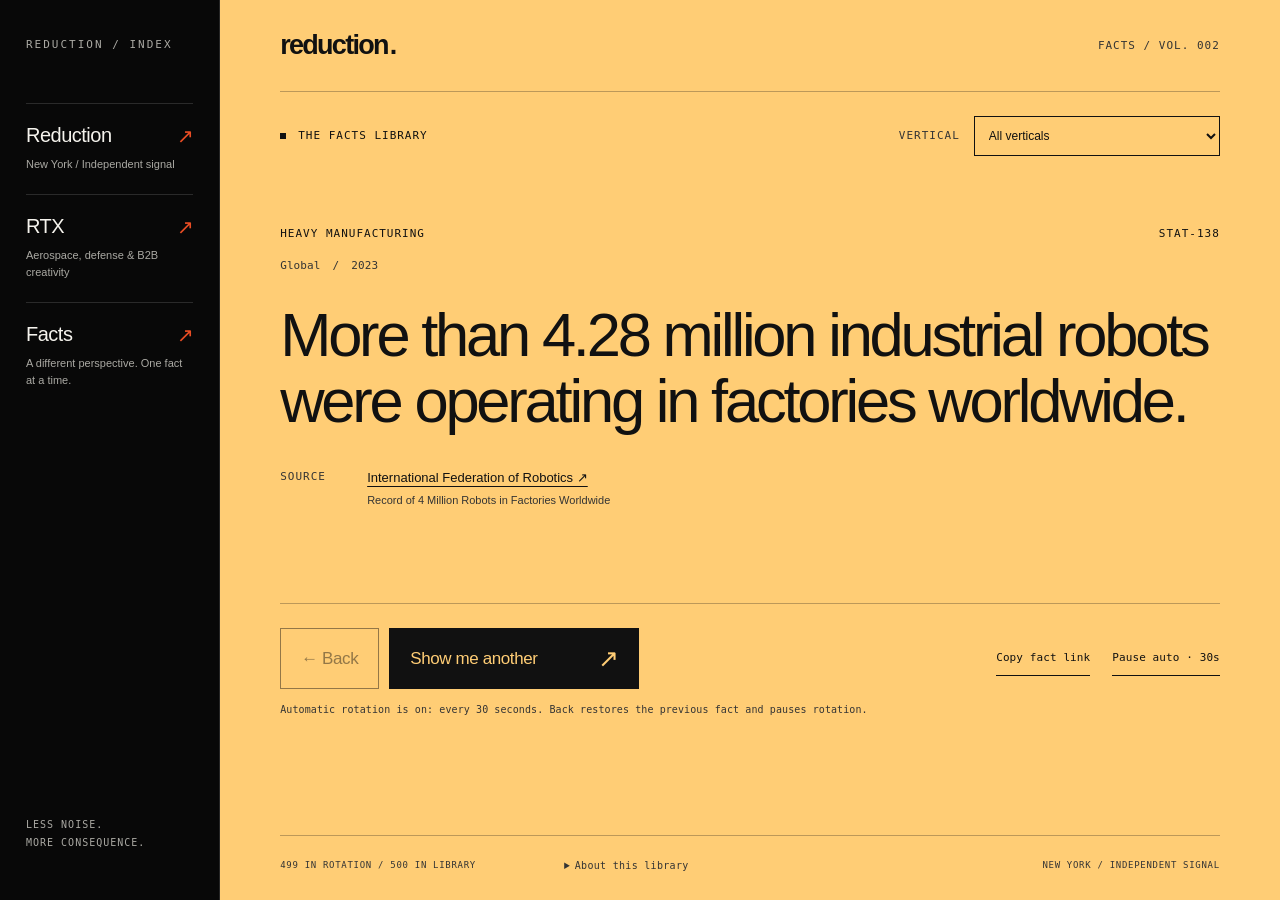
==== facts/index.html @ d6cb1d30 "Add Reduction Facts V2 with category colors and shared navigation" ====
<!doctype html>
<html lang="en" data-nav-manifest="./site-navigation.json">
<head>
<meta charset="utf-8"><meta name="viewport" content="width=device-width,initial-scale=1"><meta name="theme-color" content="#D6EE83"><meta name="description" content="A different perspective, one fact at a time. The Reduction facts library: sourced statistics, explored by industry."><title>facts — reduction</title><link rel="canonical" href="https://facts.reduction.nyc/"><link rel="icon" href="./favicon.svg" type="image/svg+xml"><link rel="stylesheet" href="./styles.css"><script src="./engine.js" defer></script><script src="./site-nav.js" defer></script><script src="./app.js" defer></script>
</head><body>
<a class="skip" href="#main">Skip to fact</a><div class="scrim" id="scrim" hidden></div>
<aside class="pane" id="navigation-pane" aria-label="Site navigation"><p class="pane-label">REDUCTION / INDEX</p><button class="close" type="button" aria-label="Close navigation">CLOSE ×</button><nav aria-label="Reduction"><ul class="navigation" data-site-nav>
<li><a href="https://reduction.nyc/"><span class="nav-title"><span>Reduction</span><span aria-hidden="true">↗</span></span><span class="nav-note">New York / Independent signal</span></a></li>
<li><a href="https://reduction.nyc/rtx"><span class="nav-title"><span>RTX</span><span aria-hidden="true">↗</span></span><span class="nav-note">Aerospace, defense &amp; B2B creativity</span></a></li>
<li><a href="https://facts.reduction.nyc/" aria-current="page"><span class="nav-title"><span>Facts</span><span aria-hidden="true">↗</span></span><span class="nav-note">A different perspective.<br>One fact at a time.</span></a></li>
</ul></nav><p class="pane-footer">LESS NOISE.<br>MORE CONSEQUENCE.</p></aside>
<button class="menu-toggle" type="button" aria-controls="navigation-pane" aria-expanded="false">MENU +</button>
<div class="page-shell" id="page-shell"><header class="masthead"><a class="wordmark" href="https://reduction.nyc/">reduction<span aria-hidden="true">.</span></a><span class="edition">FACTS / VOL. 002</span></header>
<main id="main" tabindex="-1"><section class="toolbar" aria-label="Fact controls"><div class="library-label"><span class="square" aria-hidden="true"></span>THE FACTS LIBRARY</div><div class="filter-group"><label for="vertical">VERTICAL</label><select id="vertical" disabled><option value="all">All verticals</option></select></div></section>
<article class="fact-stage" id="fact-stage" aria-label="Current fact" aria-busy="true"><div class="fact-meta"><span id="industry-label">LOADING LIBRARY</span><span id="fact-id">—</span></div><div class="context"><span id="geography">Sourced statistics.</span><span aria-hidden="true">/</span><span id="period">New perspectives.</span></div><h1 id="fact-text">A different perspective.</h1><div class="provenance"><span class="mini-label">SOURCE</span><ul id="source-list"><li>Loading original sources…</li></ul></div><details id="context-details" hidden><summary>Context &amp; methodology <span aria-hidden="true">+</span></summary><p id="source-context"></p><p id="calculation-note" hidden>Includes a calculated comparison. Essential assumptions and qualifications are retained in the fact text.</p></details></article>
<div class="action-bar"><div class="primary-actions"><button id="back-fact" class="back-button" type="button" disabled>← Back</button><button id="next-fact" class="next-button" type="button" disabled>Show me another <span aria-hidden="true">↗</span></button></div><div class="secondary-actions"><button id="copy-link" type="button" class="text-button" disabled>Copy fact link</button><button id="auto-toggle" type="button" class="text-button" aria-pressed="true" disabled>Pause auto · 30s</button></div></div>
<p id="status" class="live-status" role="status" aria-live="polite">Loading the facts library…</p><noscript><p class="error-box">JavaScript is required to browse the facts. <a href="./facts.json">Open the complete JSON library</a>.</p></noscript></main>
<footer class="site-footer"><span id="library-count">500 FACTS / 25 VERTICALS</span><details class="about"><summary>About this library</summary><p>A research snapshot, not a live feed. Dates, survey and estimate labels, sources, and essential qualifications stay attached to each fact. Records marked for review are withheld from rotation. This library has not undergone a new comprehensive pre-publication fact-check.</p><p><a href="./facts.json">View the complete JSON library ↗</a></p></details><span>NEW YORK / INDEPENDENT SIGNAL</span></footer></div>
</body></html>
---- facts/styles.css ----
:root{--canvas:#D6EE83;--ink:#111111;--secondary:#343434;--line:rgba(17,17,17,.28);--nav:#080808;--nav-fg:#f5f3ed;--orange:#e94d24;--pane:220px;color-scheme:light}
*{box-sizing:border-box}html{min-height:100%;background:var(--canvas)}body{margin:0;min-height:100svh;font-family:Arial,Helvetica,sans-serif;background:var(--canvas);color:var(--ink);transition:background-color .24s ease}button,select{font:inherit}a{color:inherit}button,summary{cursor:pointer}button:disabled,select:disabled{opacity:.45;cursor:default}:focus-visible{outline:2px solid var(--ink);outline-offset:5px}[hidden]{display:none!important}.skip{position:fixed;left:244px;top:-100px;z-index:100;background:#111;color:#fff;padding:14px}.skip:focus{top:14px}
.pane{position:fixed;inset:0 auto 0 0;width:var(--pane);padding:38px 26px;background:var(--nav);color:var(--nav-fg);border-right:1px solid #262626;display:flex;flex-direction:column;z-index:40;color-scheme:dark}.pane :focus-visible{outline-color:var(--nav-fg)}.pane-label{font:11px monospace;letter-spacing:2px;color:#aaa9a3;margin:0 0 52px}.navigation{list-style:none;margin:0;padding:0;max-height:calc(100svh - 240px);overflow:auto}.navigation li{border-top:1px solid #2a2a2a}.navigation a{display:block;padding:20px 0;text-decoration:none}.nav-title{display:flex;justify-content:space-between;gap:12px;font-size:20px;letter-spacing:-.5px}.nav-title span:last-child{color:var(--orange)}.nav-note{display:block;margin-top:8px;font-size:11px;line-height:1.6;color:#aaa9a3;max-width:165px}.navigation a:hover .nav-title,.navigation a[aria-current=page] .nav-title{color:var(--orange)}.pane-footer{margin-top:auto;padding-top:30px;font:10px/1.8 monospace;letter-spacing:1px;color:#aaa9a3}.menu-toggle,.close{display:none}.scrim{position:fixed;inset:0;background:#000b;z-index:35}
.page-shell{margin-left:var(--pane);padding:0 clamp(24px,4.7vw,84px);min-height:100svh;display:flex;flex-direction:column}.masthead{display:flex;align-items:center;justify-content:space-between;gap:15px;border-bottom:1px solid var(--line);padding:30px 0}.wordmark{font-size:27px;font-weight:600;letter-spacing:-1.7px;text-decoration:none}.wordmark span{margin-left:2px}.edition,.library-label,.filter-group label,.fact-meta,.context,.mini-label,.site-footer,.text-button,.live-status,details summary{font-family:monospace;font-size:11px;letter-spacing:1px;line-height:1.6}.edition,.filter-group label,.context,.mini-label,.site-footer,.live-status{color:var(--secondary)}main{flex:1;outline:none}.toolbar{display:flex;justify-content:space-between;align-items:center;gap:20px;padding:24px 0}.library-label{display:flex;align-items:center;gap:12px}.square{width:6px;height:6px;background:var(--ink)}.filter-group{display:flex;align-items:center;gap:14px}select{color:var(--ink);background:var(--canvas);border:1px solid var(--ink);border-radius:0;padding:11px 10px;font-size:12px;max-width:300px;min-width:185px}option{background:var(--canvas);color:var(--ink)}.fact-stage{padding:clamp(25px,5vh,60px) 0 28px;min-height:47vh}.fact-meta{display:flex;justify-content:space-between;gap:15px;text-transform:uppercase}.fact-meta span:last-child{white-space:nowrap}.context{display:flex;gap:12px;flex-wrap:wrap;letter-spacing:.1px;margin-top:14px}.fact-stage h1{max-width:1250px;font-size:clamp(35px,4.8vw,80px);font-weight:500;letter-spacing:-.052em;line-height:1.07;margin:28px 0 34px;overflow-wrap:break-word;text-wrap:pretty}.fact-stage h1.long{font-size:clamp(31px,3.6vw,60px)}.fact-stage h1.extra-long{font-size:clamp(28px,3vw,50px)}.provenance{display:grid;grid-template-columns:75px 1fr;gap:12px}.provenance ul{list-style:none;margin:0;padding:0;display:flex;flex-direction:column;gap:13px}.provenance a{font-size:13px;line-height:1.6;text-underline-offset:4px}.provenance a:hover{text-decoration-thickness:2px}.source-title{display:block;font-size:11px;line-height:1.7;color:var(--secondary);margin-top:3px}#context-details{max-width:800px;margin-top:24px;color:var(--secondary)}details summary{cursor:pointer;letter-spacing:.3px}details p{font:12px/1.8 Arial,Helvetica,sans-serif;letter-spacing:0}#context-details summary{list-style:none;display:inline-flex;gap:16px}#context-details summary::-webkit-details-marker{display:none}#context-details[open] summary span{transform:rotate(45deg)}
.action-bar{border-top:1px solid var(--line);padding-top:24px;display:flex;justify-content:space-between;gap:20px;align-items:center}.primary-actions{display:flex;gap:10px;align-items:stretch}.next-button,.back-button{border:1px solid var(--ink);border-radius:0;padding:17px 20px;font-size:17px;letter-spacing:-.4px}.next-button{background:var(--ink);color:var(--canvas);display:flex;align-items:center;justify-content:space-between;gap:40px;min-width:250px}.next-button span{font-size:25px;line-height:1}.next-button:hover{background:var(--canvas);color:var(--ink)}.back-button{background:transparent;color:var(--ink);min-width:90px}.back-button:hover:enabled{background:var(--ink);color:var(--canvas)}.secondary-actions{display:flex;gap:22px;flex-wrap:wrap}.text-button{background:transparent;color:var(--ink);border:0;border-bottom:1px solid var(--ink);border-radius:0;padding:8px 0;letter-spacing:.1px}.live-status{min-height:18px;font-size:10px;letter-spacing:.1px;margin:13px 0 22px}.site-footer{display:flex;align-items:flex-start;justify-content:space-between;gap:20px;flex-wrap:wrap;border-top:1px solid var(--line);padding:22px 0 26px;font-size:9px;letter-spacing:.7px}.about{max-width:390px;flex:1}.about summary{font-size:10px}.about p{font-size:11px}.error-box{border:1px solid var(--ink);padding:20px}
@media(max-width:1180px){.action-bar{flex-wrap:wrap}.secondary-actions{margin-left:auto}.fact-stage h1{font-size:clamp(35px,5.6vw,70px)}}
@media(max-width:1000px){.pane{transform:translateX(-100%);transition:transform .2s;width:260px;box-shadow:15px 0 60px #0008}.pane.open{transform:translateX(0)}.page-shell{margin-left:0;padding:0 28px}.menu-toggle{display:block;position:absolute;left:28px;top:24px;background:transparent;color:var(--ink);border:1px solid var(--ink);padding:11px 14px;font:11px monospace;z-index:20}.close{display:block;position:absolute;top:37px;right:20px;border:0;background:none;color:var(--nav-fg);font:12px monospace}.masthead{padding-left:110px}.skip{left:28px}.fact-stage h1{font-size:clamp(35px,6.5vw,70px)}.fact-stage h1.long{font-size:clamp(30px,5.4vw,58px)}.fact-stage h1.extra-long{font-size:clamp(28px,4.6vw,50px)}}
@media(max-width:600px){.page-shell{padding:0 22px}.menu-toggle{left:22px}.wordmark{font-size:22px}.edition{font-size:9px;letter-spacing:.4px}.toolbar{flex-direction:column;align-items:flex-start;gap:18px}.filter-group{width:100%;justify-content:space-between}select{max-width:calc(100% - 78px);flex:1}.library-label,.filter-group label,.fact-meta,.context{font-size:10px}.fact-stage{min-height:0;padding:24px 0 28px}.fact-stage h1{font-size:clamp(31px,8.4vw,48px);letter-spacing:-.045em;line-height:1.1}.fact-stage h1.long{font-size:clamp(28px,7.1vw,40px)}.fact-stage h1.extra-long{font-size:clamp(26px,6.8vw,36px)}.provenance{grid-template-columns:1fr;gap:8px}.provenance a{font-size:12px}.action-bar{display:block}.primary-actions{width:100%}.next-button{min-width:0;flex:1;font-size:15px;padding:16px;gap:15px}.back-button{min-width:78px;font-size:15px;padding:16px 12px}.secondary-actions{justify-content:space-between;margin-top:16px}.site-footer{display:grid;grid-template-columns:1fr;gap:17px}.about{max-width:100%}}
@media(prefers-reduced-motion:reduce){*,*::before,*::after{transition:none!important;animation:none!important}}
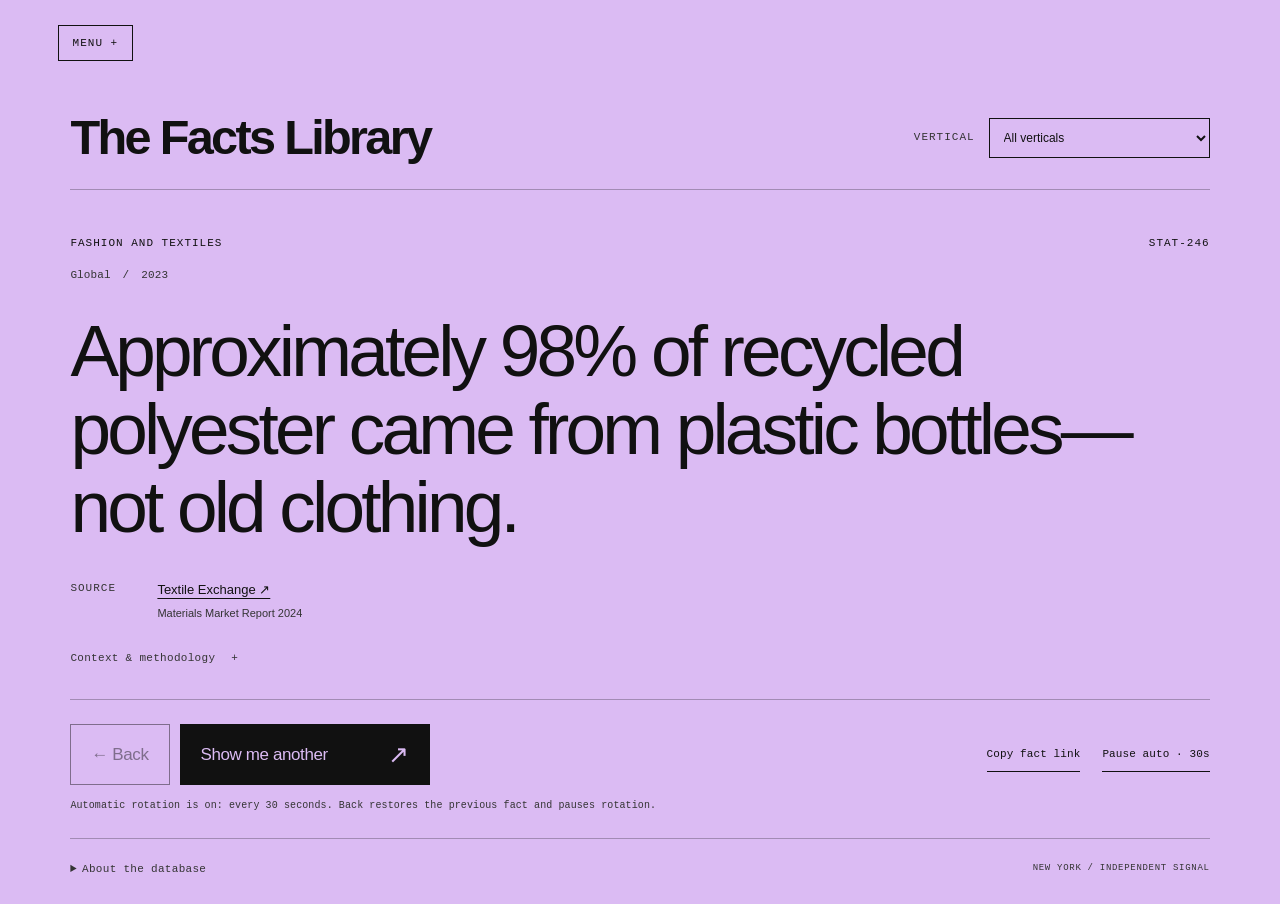
==== commit 0caf414f: "Simplify Facts page and collapse desktop navigation" ====
--- a/facts/index.html
+++ b/facts/index.html
@@ -1,19 +1,57 @@
 <!doctype html>
 <html lang="en" data-nav-manifest="./site-navigation.json">
 <head>
-<meta charset="utf-8"><meta name="viewport" content="width=device-width,initial-scale=1"><meta name="theme-color" content="#D6EE83"><meta name="description" content="A different perspective, one fact at a time. The Reduction facts library: sourced statistics, explored by industry."><title>facts — reduction</title><link rel="canonical" href="https://facts.reduction.nyc/"><link rel="icon" href="./favicon.svg" type="image/svg+xml"><link rel="stylesheet" href="./styles.css"><script src="./engine.js" defer></script><script src="./site-nav.js" defer></script><script src="./app.js" defer></script>
-</head><body>
-<a class="skip" href="#main">Skip to fact</a><div class="scrim" id="scrim" hidden></div>
-<aside class="pane" id="navigation-pane" aria-label="Site navigation"><p class="pane-label">REDUCTION / INDEX</p><button class="close" type="button" aria-label="Close navigation">CLOSE ×</button><nav aria-label="Reduction"><ul class="navigation" data-site-nav>
-<li><a href="https://reduction.nyc/"><span class="nav-title"><span>Reduction</span><span aria-hidden="true">↗</span></span><span class="nav-note">New York / Independent signal</span></a></li>
-<li><a href="https://reduction.nyc/rtx"><span class="nav-title"><span>RTX</span><span aria-hidden="true">↗</span></span><span class="nav-note">Aerospace, defense &amp; B2B creativity</span></a></li>
-<li><a href="https://facts.reduction.nyc/" aria-current="page"><span class="nav-title"><span>Facts</span><span aria-hidden="true">↗</span></span><span class="nav-note">A different perspective.<br>One fact at a time.</span></a></li>
-</ul></nav><p class="pane-footer">LESS NOISE.<br>MORE CONSEQUENCE.</p></aside>
-<button class="menu-toggle" type="button" aria-controls="navigation-pane" aria-expanded="false">MENU +</button>
-<div class="page-shell" id="page-shell"><header class="masthead"><a class="wordmark" href="https://reduction.nyc/">reduction<span aria-hidden="true">.</span></a><span class="edition">FACTS / VOL. 002</span></header>
-<main id="main" tabindex="-1"><section class="toolbar" aria-label="Fact controls"><div class="library-label"><span class="square" aria-hidden="true"></span>THE FACTS LIBRARY</div><div class="filter-group"><label for="vertical">VERTICAL</label><select id="vertical" disabled><option value="all">All verticals</option></select></div></section>
-<article class="fact-stage" id="fact-stage" aria-label="Current fact" aria-busy="true"><div class="fact-meta"><span id="industry-label">LOADING LIBRARY</span><span id="fact-id">—</span></div><div class="context"><span id="geography">Sourced statistics.</span><span aria-hidden="true">/</span><span id="period">New perspectives.</span></div><h1 id="fact-text">A different perspective.</h1><div class="provenance"><span class="mini-label">SOURCE</span><ul id="source-list"><li>Loading original sources…</li></ul></div><details id="context-details" hidden><summary>Context &amp; methodology <span aria-hidden="true">+</span></summary><p id="source-context"></p><p id="calculation-note" hidden>Includes a calculated comparison. Essential assumptions and qualifications are retained in the fact text.</p></details></article>
-<div class="action-bar"><div class="primary-actions"><button id="back-fact" class="back-button" type="button" disabled>← Back</button><button id="next-fact" class="next-button" type="button" disabled>Show me another <span aria-hidden="true">↗</span></button></div><div class="secondary-actions"><button id="copy-link" type="button" class="text-button" disabled>Copy fact link</button><button id="auto-toggle" type="button" class="text-button" aria-pressed="true" disabled>Pause auto · 30s</button></div></div>
-<p id="status" class="live-status" role="status" aria-live="polite">Loading the facts library…</p><noscript><p class="error-box">JavaScript is required to browse the facts. <a href="./facts.json">Open the complete JSON library</a>.</p></noscript></main>
-<footer class="site-footer"><span id="library-count">500 FACTS / 25 VERTICALS</span><details class="about"><summary>About this library</summary><p>A research snapshot, not a live feed. Dates, survey and estimate labels, sources, and essential qualifications stay attached to each fact. Records marked for review are withheld from rotation. This library has not undergone a new comprehensive pre-publication fact-check.</p><p><a href="./facts.json">View the complete JSON library ↗</a></p></details><span>NEW YORK / INDEPENDENT SIGNAL</span></footer></div>
-</body></html>+<meta charset="utf-8">
+<meta name="viewport" content="width=device-width,initial-scale=1">
+<meta name="theme-color" content="#D6EE83">
+<meta name="description" content="A different perspective, one fact at a time. The Reduction facts library: sourced statistics, explored by industry.">
+<title>Facts Library — reduction</title>
+<link rel="canonical" href="https://facts.reduction.nyc/">
+<link rel="icon" href="./favicon.svg" type="image/svg+xml">
+<link rel="stylesheet" href="./styles.css">
+<script src="./engine.js" defer></script>
+<script src="./site-nav.js" defer></script>
+<script src="./app.js" defer></script>
+</head>
+<body>
+<a class="skip" href="#main">Skip to fact</a>
+<div class="scrim" id="scrim" hidden></div>
+<aside class="pane" id="navigation-pane" aria-label="Site navigation" inert>
+  <p class="pane-label">REDUCTION / INDEX</p>
+  <button class="close" type="button" aria-label="Close navigation">CLOSE ×</button>
+  <nav aria-label="Reduction"><ul class="navigation" data-site-nav>
+    <li><a href="https://reduction.nyc/"><span class="nav-title"><span>Main</span><span aria-hidden="true">↗</span></span><span class="nav-note">New York / Independent signal</span></a></li>
+    <li><a href="https://facts.reduction.nyc/" aria-current="page"><span class="nav-title"><span>Facts Library</span><span aria-hidden="true">↗</span></span><span class="nav-note">A different perspective. One fact at a time.</span></a></li>
+    <li class="nav-section"><span class="nav-section-label" role="heading" aria-level="2">Briefings</span></li>
+    <li><a href="https://reduction.nyc/rtx"><span class="nav-title"><span>RTX</span><span aria-hidden="true">↗</span></span><span class="nav-note">Aerospace, defense &amp; B2B creativity</span></a></li>
+  </ul></nav>
+  <p class="pane-footer">LESS NOISE.<br>MORE CONSEQUENCE.</p>
+</aside>
+<button class="menu-toggle" type="button" aria-label="Open navigation" aria-controls="navigation-pane" aria-expanded="false">MENU +</button>
+<div class="page-shell" id="page-shell">
+<main id="main" tabindex="-1">
+  <section class="toolbar" aria-label="Facts library and filters">
+    <h1 class="library-heading">The Facts Library</h1>
+    <div class="filter-group"><label for="vertical">VERTICAL</label><select id="vertical" disabled><option value="all">All verticals</option></select></div>
+  </section>
+  <article class="fact-stage" id="fact-stage" aria-label="Current fact" aria-busy="true">
+    <div class="fact-meta"><span id="industry-label">LOADING LIBRARY</span><span id="fact-id">—</span></div>
+    <div class="context"><span id="geography">Sourced statistics.</span><span aria-hidden="true">/</span><span id="period">New perspectives.</span></div>
+    <h2 class="fact-text" id="fact-text">A different perspective.</h2>
+    <div class="provenance"><span class="mini-label">SOURCE</span><ul id="source-list"><li>Loading original sources…</li></ul></div>
+    <details id="context-details" hidden><summary>Context &amp; methodology <span aria-hidden="true">+</span></summary><p id="source-context"></p><p id="calculation-note" hidden>Includes a calculated comparison. Essential assumptions and qualifications are retained in the fact text.</p></details>
+  </article>
+  <div class="action-bar">
+    <div class="primary-actions"><button id="back-fact" class="back-button" type="button" disabled>← Back</button><button id="next-fact" class="next-button" type="button" disabled>Show me another <span aria-hidden="true">↗</span></button></div>
+    <div class="secondary-actions"><button id="copy-link" type="button" class="text-button" disabled>Copy fact link</button><button id="auto-toggle" type="button" class="text-button" aria-pressed="true" disabled>Pause auto · 30s</button></div>
+  </div>
+  <p id="status" class="live-status" role="status" aria-live="polite">Loading the facts library…</p>
+  <noscript><p class="error-box">Enable JavaScript to browse the facts and open the navigation.</p></noscript>
+</main>
+<footer class="site-footer">
+  <details class="about"><summary>About the database</summary><p id="database-size">Database size and coverage are shown here once the library loads.</p><p>A research snapshot, not a live feed. Dates, survey and estimate labels, sources, and essential qualifications stay attached to each fact. Records marked for review or missing valid source references are withheld from rotation. This library has not undergone a new comprehensive pre-publication fact-check.</p></details>
+  <span class="signature">NEW YORK / INDEPENDENT SIGNAL</span>
+</footer>
+</div>
+</body>
+</html>
--- a/facts/styles.css
+++ b/facts/styles.css
@@ -1,10 +1,10 @@
 
-:root{--canvas:#D6EE83;--ink:#111111;--secondary:#343434;--line:rgba(17,17,17,.28);--nav:#080808;--nav-fg:#f5f3ed;--orange:#e94d24;--pane:220px;color-scheme:light}
-*{box-sizing:border-box}html{min-height:100%;background:var(--canvas)}body{margin:0;min-height:100svh;font-family:Arial,Helvetica,sans-serif;background:var(--canvas);color:var(--ink);transition:background-color .24s ease}button,select{font:inherit}a{color:inherit}button,summary{cursor:pointer}button:disabled,select:disabled{opacity:.45;cursor:default}:focus-visible{outline:2px solid var(--ink);outline-offset:5px}[hidden]{display:none!important}.skip{position:fixed;left:244px;top:-100px;z-index:100;background:#111;color:#fff;padding:14px}.skip:focus{top:14px}
-.pane{position:fixed;inset:0 auto 0 0;width:var(--pane);padding:38px 26px;background:var(--nav);color:var(--nav-fg);border-right:1px solid #262626;display:flex;flex-direction:column;z-index:40;color-scheme:dark}.pane :focus-visible{outline-color:var(--nav-fg)}.pane-label{font:11px monospace;letter-spacing:2px;color:#aaa9a3;margin:0 0 52px}.navigation{list-style:none;margin:0;padding:0;max-height:calc(100svh - 240px);overflow:auto}.navigation li{border-top:1px solid #2a2a2a}.navigation a{display:block;padding:20px 0;text-decoration:none}.nav-title{display:flex;justify-content:space-between;gap:12px;font-size:20px;letter-spacing:-.5px}.nav-title span:last-child{color:var(--orange)}.nav-note{display:block;margin-top:8px;font-size:11px;line-height:1.6;color:#aaa9a3;max-width:165px}.navigation a:hover .nav-title,.navigation a[aria-current=page] .nav-title{color:var(--orange)}.pane-footer{margin-top:auto;padding-top:30px;font:10px/1.8 monospace;letter-spacing:1px;color:#aaa9a3}.menu-toggle,.close{display:none}.scrim{position:fixed;inset:0;background:#000b;z-index:35}
-.page-shell{margin-left:var(--pane);padding:0 clamp(24px,4.7vw,84px);min-height:100svh;display:flex;flex-direction:column}.masthead{display:flex;align-items:center;justify-content:space-between;gap:15px;border-bottom:1px solid var(--line);padding:30px 0}.wordmark{font-size:27px;font-weight:600;letter-spacing:-1.7px;text-decoration:none}.wordmark span{margin-left:2px}.edition,.library-label,.filter-group label,.fact-meta,.context,.mini-label,.site-footer,.text-button,.live-status,details summary{font-family:monospace;font-size:11px;letter-spacing:1px;line-height:1.6}.edition,.filter-group label,.context,.mini-label,.site-footer,.live-status{color:var(--secondary)}main{flex:1;outline:none}.toolbar{display:flex;justify-content:space-between;align-items:center;gap:20px;padding:24px 0}.library-label{display:flex;align-items:center;gap:12px}.square{width:6px;height:6px;background:var(--ink)}.filter-group{display:flex;align-items:center;gap:14px}select{color:var(--ink);background:var(--canvas);border:1px solid var(--ink);border-radius:0;padding:11px 10px;font-size:12px;max-width:300px;min-width:185px}option{background:var(--canvas);color:var(--ink)}.fact-stage{padding:clamp(25px,5vh,60px) 0 28px;min-height:47vh}.fact-meta{display:flex;justify-content:space-between;gap:15px;text-transform:uppercase}.fact-meta span:last-child{white-space:nowrap}.context{display:flex;gap:12px;flex-wrap:wrap;letter-spacing:.1px;margin-top:14px}.fact-stage h1{max-width:1250px;font-size:clamp(35px,4.8vw,80px);font-weight:500;letter-spacing:-.052em;line-height:1.07;margin:28px 0 34px;overflow-wrap:break-word;text-wrap:pretty}.fact-stage h1.long{font-size:clamp(31px,3.6vw,60px)}.fact-stage h1.extra-long{font-size:clamp(28px,3vw,50px)}.provenance{display:grid;grid-template-columns:75px 1fr;gap:12px}.provenance ul{list-style:none;margin:0;padding:0;display:flex;flex-direction:column;gap:13px}.provenance a{font-size:13px;line-height:1.6;text-underline-offset:4px}.provenance a:hover{text-decoration-thickness:2px}.source-title{display:block;font-size:11px;line-height:1.7;color:var(--secondary);margin-top:3px}#context-details{max-width:800px;margin-top:24px;color:var(--secondary)}details summary{cursor:pointer;letter-spacing:.3px}details p{font:12px/1.8 Arial,Helvetica,sans-serif;letter-spacing:0}#context-details summary{list-style:none;display:inline-flex;gap:16px}#context-details summary::-webkit-details-marker{display:none}#context-details[open] summary span{transform:rotate(45deg)}
-.action-bar{border-top:1px solid var(--line);padding-top:24px;display:flex;justify-content:space-between;gap:20px;align-items:center}.primary-actions{display:flex;gap:10px;align-items:stretch}.next-button,.back-button{border:1px solid var(--ink);border-radius:0;padding:17px 20px;font-size:17px;letter-spacing:-.4px}.next-button{background:var(--ink);color:var(--canvas);display:flex;align-items:center;justify-content:space-between;gap:40px;min-width:250px}.next-button span{font-size:25px;line-height:1}.next-button:hover{background:var(--canvas);color:var(--ink)}.back-button{background:transparent;color:var(--ink);min-width:90px}.back-button:hover:enabled{background:var(--ink);color:var(--canvas)}.secondary-actions{display:flex;gap:22px;flex-wrap:wrap}.text-button{background:transparent;color:var(--ink);border:0;border-bottom:1px solid var(--ink);border-radius:0;padding:8px 0;letter-spacing:.1px}.live-status{min-height:18px;font-size:10px;letter-spacing:.1px;margin:13px 0 22px}.site-footer{display:flex;align-items:flex-start;justify-content:space-between;gap:20px;flex-wrap:wrap;border-top:1px solid var(--line);padding:22px 0 26px;font-size:9px;letter-spacing:.7px}.about{max-width:390px;flex:1}.about summary{font-size:10px}.about p{font-size:11px}.error-box{border:1px solid var(--ink);padding:20px}
-@media(max-width:1180px){.action-bar{flex-wrap:wrap}.secondary-actions{margin-left:auto}.fact-stage h1{font-size:clamp(35px,5.6vw,70px)}}
-@media(max-width:1000px){.pane{transform:translateX(-100%);transition:transform .2s;width:260px;box-shadow:15px 0 60px #0008}.pane.open{transform:translateX(0)}.page-shell{margin-left:0;padding:0 28px}.menu-toggle{display:block;position:absolute;left:28px;top:24px;background:transparent;color:var(--ink);border:1px solid var(--ink);padding:11px 14px;font:11px monospace;z-index:20}.close{display:block;position:absolute;top:37px;right:20px;border:0;background:none;color:var(--nav-fg);font:12px monospace}.masthead{padding-left:110px}.skip{left:28px}.fact-stage h1{font-size:clamp(35px,6.5vw,70px)}.fact-stage h1.long{font-size:clamp(30px,5.4vw,58px)}.fact-stage h1.extra-long{font-size:clamp(28px,4.6vw,50px)}}
-@media(max-width:600px){.page-shell{padding:0 22px}.menu-toggle{left:22px}.wordmark{font-size:22px}.edition{font-size:9px;letter-spacing:.4px}.toolbar{flex-direction:column;align-items:flex-start;gap:18px}.filter-group{width:100%;justify-content:space-between}select{max-width:calc(100% - 78px);flex:1}.library-label,.filter-group label,.fact-meta,.context{font-size:10px}.fact-stage{min-height:0;padding:24px 0 28px}.fact-stage h1{font-size:clamp(31px,8.4vw,48px);letter-spacing:-.045em;line-height:1.1}.fact-stage h1.long{font-size:clamp(28px,7.1vw,40px)}.fact-stage h1.extra-long{font-size:clamp(26px,6.8vw,36px)}.provenance{grid-template-columns:1fr;gap:8px}.provenance a{font-size:12px}.action-bar{display:block}.primary-actions{width:100%}.next-button{min-width:0;flex:1;font-size:15px;padding:16px;gap:15px}.back-button{min-width:78px;font-size:15px;padding:16px 12px}.secondary-actions{justify-content:space-between;margin-top:16px}.site-footer{display:grid;grid-template-columns:1fr;gap:17px}.about{max-width:100%}}
+:root{--canvas:#D6EE83;--ink:#111111;--secondary:#343434;--line:rgba(17,17,17,.28);--nav:#080808;--nav-fg:#f5f3ed;--orange:#e94d24;color-scheme:light}
+*{box-sizing:border-box}html{min-height:100%;background:var(--canvas)}body{margin:0;min-height:100svh;font-family:Arial,Helvetica,sans-serif;background:var(--canvas);color:var(--ink);transition:background-color .24s ease}a{color:inherit}button,select{font:inherit}button,summary{cursor:pointer}button:disabled,select:disabled{opacity:.45;cursor:default}:focus-visible{outline:2px solid var(--ink);outline-offset:5px}[hidden]{display:none!important}.skip{position:fixed;left:28px;top:-100px;z-index:100;background:#111;color:#fff;padding:14px}.skip:focus{top:14px}
+/* Facts-only navigation drawer: collapsed at EVERY viewport width. */
+.pane{position:fixed;inset:0 auto 0 0;width:min(290px,calc(100vw - 42px));padding:38px 26px;background:var(--nav);color:var(--nav-fg);border-right:1px solid #262626;display:flex;flex-direction:column;z-index:40;color-scheme:dark;transform:translateX(-100%);visibility:hidden;transition:transform .2s ease,visibility 0s .2s;box-shadow:15px 0 60px #0008}.pane.open{transform:translateX(0);visibility:visible;transition:transform .2s ease,visibility 0s}.pane :focus-visible{outline-color:var(--nav-fg)}.pane-label{font:11px monospace;letter-spacing:2px;color:#aaa9a3;margin:0 0 52px}.navigation{list-style:none;margin:0;padding:0;max-height:calc(100svh - 240px);overflow:auto}.navigation li{border-top:1px solid #2a2a2a}.navigation a{display:block;padding:20px 0;text-decoration:none}.nav-title{display:flex;justify-content:space-between;gap:12px;font-size:20px;letter-spacing:-.5px}.nav-title span:last-child{color:var(--orange)}.nav-note{display:block;margin-top:8px;font-size:11px;line-height:1.6;color:#aaa9a3;max-width:195px}.navigation a:hover .nav-title,.navigation a[aria-current=page] .nav-title{color:var(--orange)}.navigation .nav-section{display:block;margin:28px 0 0;padding:22px 0 12px;border:0;border-top:1px solid #3a3a3a;list-style:none;color:#aaa9a3}.nav-section-label{font:11px/1.6 monospace;letter-spacing:1.6px}.navigation .nav-section+li{border-top:0}.pane-footer{margin-top:auto;padding-top:30px;font:10px/1.8 monospace;letter-spacing:1px;color:#aaa9a3}.close{display:block;position:absolute;top:37px;right:20px;border:0;background:none;color:var(--nav-fg);font:12px monospace}.menu-toggle{display:block;position:absolute;left:clamp(22px,4.5vw,80px);top:25px;background:transparent;color:var(--ink);border:1px solid var(--ink);padding:11px 14px;font:11px monospace;letter-spacing:1px;z-index:20}.scrim{position:fixed;inset:0;background:#000b;z-index:35}
+.page-shell{width:100%;max-width:1600px;margin:0 auto;padding:94px clamp(24px,5.5vw,100px) 0;min-height:100svh;display:flex;flex-direction:column}main{flex:1;outline:none}.toolbar{display:flex;justify-content:space-between;align-items:center;gap:25px;padding:18px 0 26px;border-bottom:1px solid var(--line)}.library-heading{font-family:Arial,Helvetica,sans-serif;font-size:clamp(32px,3.8vw,54px);font-weight:600;line-height:1.05;letter-spacing:-.055em;margin:0}.filter-group{display:flex;align-items:center;gap:14px}.filter-group label,.fact-meta,.context,.mini-label,.site-footer,.text-button,.live-status,details summary{font-family:monospace;font-size:11px;letter-spacing:1px;line-height:1.6}.filter-group label,.context,.mini-label,.site-footer,.live-status{color:var(--secondary)}select{color:var(--ink);background:var(--canvas);border:1px solid var(--ink);border-radius:0;padding:11px 10px;font-size:12px;max-width:300px;min-width:185px}option{background:var(--canvas);color:var(--ink)}.fact-stage{padding:clamp(30px,5vh,60px) 0 32px;min-height:45vh}.fact-meta{display:flex;justify-content:space-between;gap:15px;text-transform:uppercase}.fact-meta span:last-child{white-space:nowrap}.context{display:flex;gap:12px;flex-wrap:wrap;letter-spacing:.1px;margin-top:14px}.fact-text{max-width:1320px;font-size:clamp(36px,5.7vw,88px);font-weight:500;letter-spacing:-.052em;line-height:1.07;margin:28px 0 34px;overflow-wrap:break-word;text-wrap:pretty}.fact-text.long{font-size:clamp(32px,4.3vw,66px)}.fact-text.extra-long{font-size:clamp(29px,3.6vw,56px)}.provenance{display:grid;grid-template-columns:75px 1fr;gap:12px}.provenance ul{list-style:none;margin:0;padding:0;display:flex;flex-direction:column;gap:13px}.provenance a{font-size:13px;line-height:1.6;text-underline-offset:4px}.provenance a:hover{text-decoration-thickness:2px}.source-title{display:block;font-size:11px;line-height:1.7;color:var(--secondary);margin-top:3px}#context-details{max-width:800px;margin-top:24px;color:var(--secondary)}details summary{letter-spacing:.3px}details p{font:12px/1.8 Arial,Helvetica,sans-serif;letter-spacing:0}#context-details summary{list-style:none;display:inline-flex;gap:16px}#context-details summary::-webkit-details-marker{display:none}#context-details[open] summary span{transform:rotate(45deg)}
+.action-bar{border-top:1px solid var(--line);padding-top:24px;display:flex;justify-content:space-between;gap:20px;align-items:center}.primary-actions{display:flex;gap:10px;align-items:stretch}.next-button,.back-button{border:1px solid var(--ink);border-radius:0;padding:17px 20px;font-size:17px;letter-spacing:-.4px}.next-button{background:var(--ink);color:var(--canvas);display:flex;align-items:center;justify-content:space-between;gap:40px;min-width:250px}.next-button span{font-size:25px;line-height:1}.next-button:hover{background:var(--canvas);color:var(--ink)}.back-button{background:transparent;color:var(--ink);min-width:90px}.back-button:hover:enabled{background:var(--ink);color:var(--canvas)}.secondary-actions{display:flex;gap:22px;flex-wrap:wrap}.text-button{background:transparent;color:var(--ink);border:0;border-bottom:1px solid var(--ink);border-radius:0;padding:8px 0;letter-spacing:.1px}.live-status{min-height:18px;font-size:10px;letter-spacing:.1px;margin:13px 0 22px}.site-footer{display:flex;align-items:flex-start;justify-content:space-between;gap:24px;border-top:1px solid var(--line);padding:22px 0 26px;font-size:9px;letter-spacing:.7px}.about{max-width:640px;flex:1}.about summary{font-size:11px}.about p{font-size:12px}.signature{white-space:nowrap}.error-box{border:1px solid var(--ink);padding:20px}
+@media(max-width:900px){.action-bar{flex-wrap:wrap}.secondary-actions{margin-left:auto}.toolbar{align-items:flex-start;flex-direction:column;gap:24px}.filter-group{align-self:flex-end}.fact-text{font-size:clamp(35px,6.8vw,68px)}.fact-text.long{font-size:clamp(30px,5.5vw,54px)}.fact-text.extra-long{font-size:clamp(28px,4.8vw,48px)}}
+@media(max-width:600px){.page-shell{padding:86px 22px 0}.menu-toggle{left:22px}.library-heading{font-size:clamp(32px,8vw,43px)}.toolbar{padding-bottom:24px}.filter-group{width:100%;justify-content:space-between}select{max-width:calc(100% - 78px);flex:1}.filter-group label,.fact-meta,.context{font-size:10px}.fact-stage{min-height:0;padding:28px 0}.fact-text{font-size:clamp(31px,8.4vw,48px);letter-spacing:-.045em;line-height:1.1}.fact-text.long{font-size:clamp(28px,7.1vw,40px)}.fact-text.extra-long{font-size:clamp(26px,6.8vw,36px)}.provenance{grid-template-columns:1fr;gap:8px}.provenance a{font-size:12px}.action-bar{display:block}.primary-actions{width:100%}.next-button{min-width:0;flex:1;font-size:15px;padding:16px;gap:15px}.back-button{min-width:78px;font-size:15px;padding:16px 12px}.secondary-actions{justify-content:space-between;margin-top:16px}.site-footer{display:grid;grid-template-columns:1fr;gap:17px}.about{max-width:100%}}
 @media(prefers-reduced-motion:reduce){*,*::before,*::after{transition:none!important;animation:none!important}}
